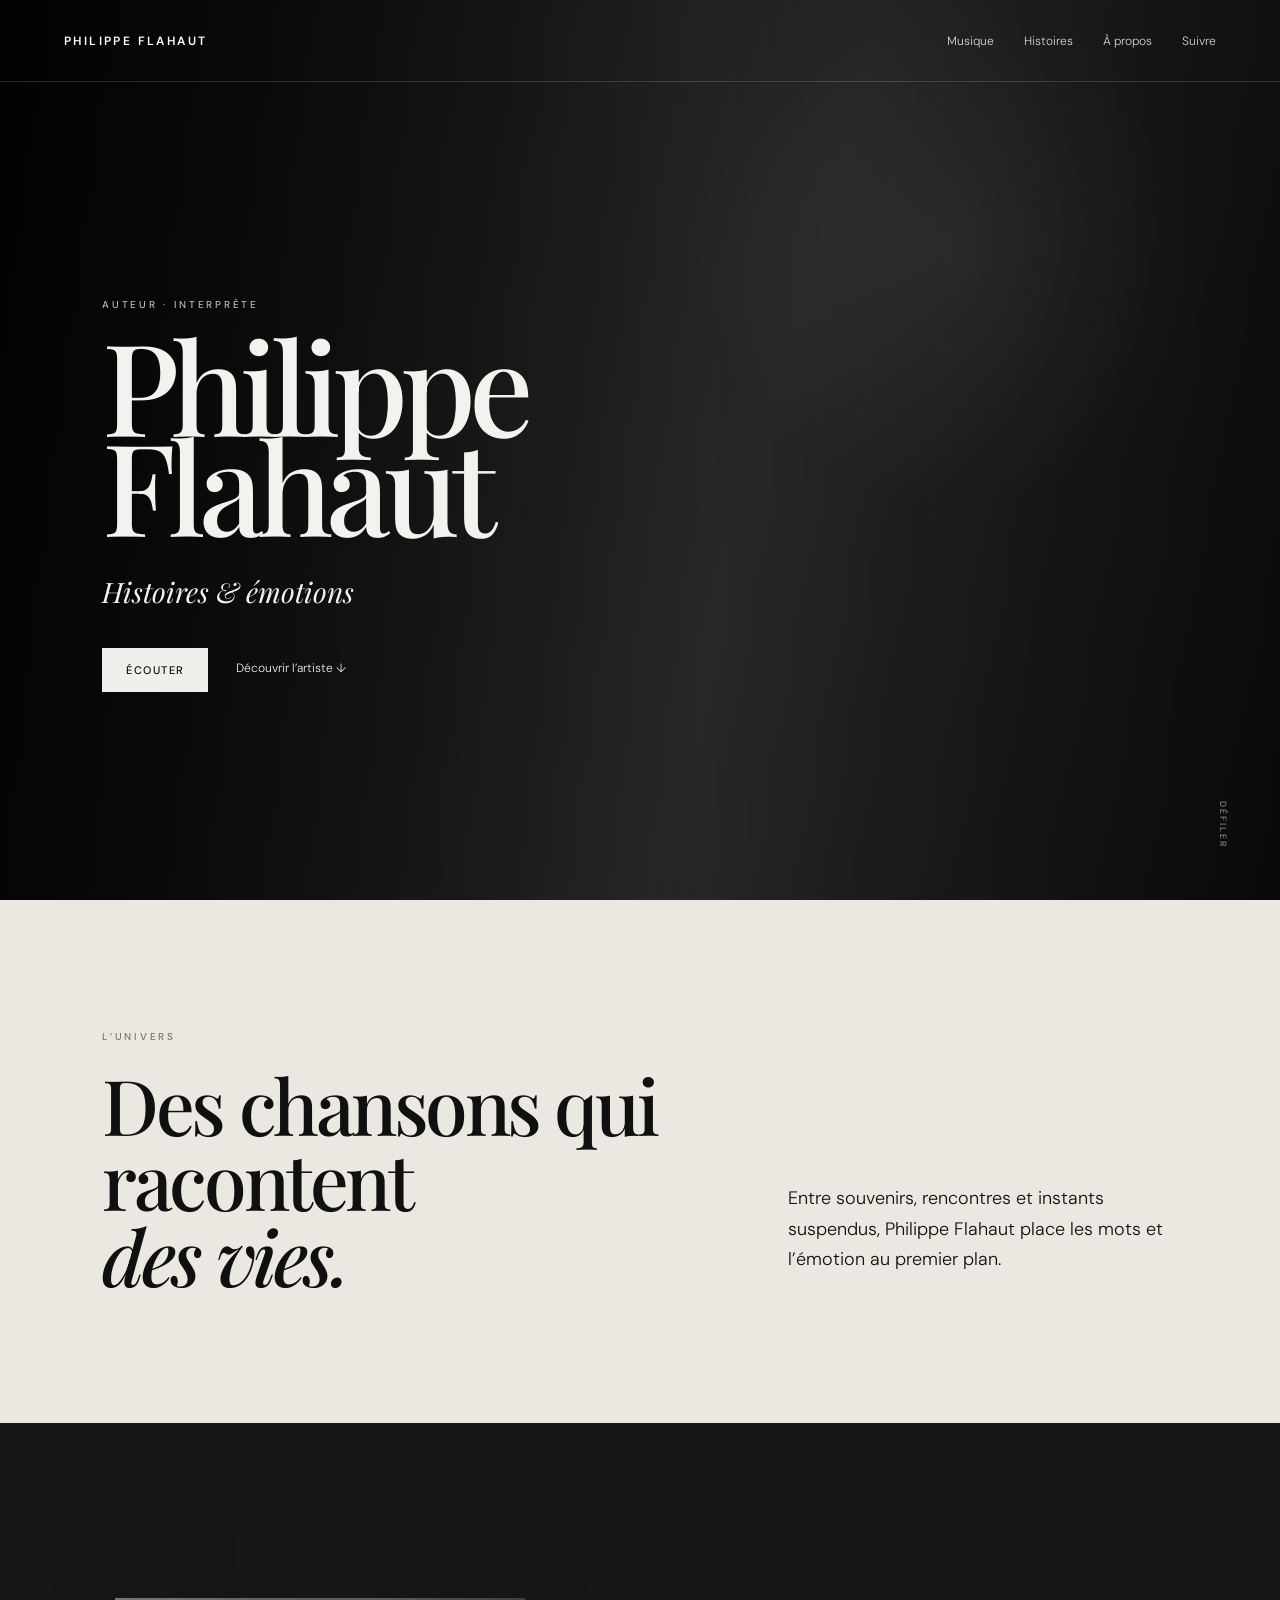
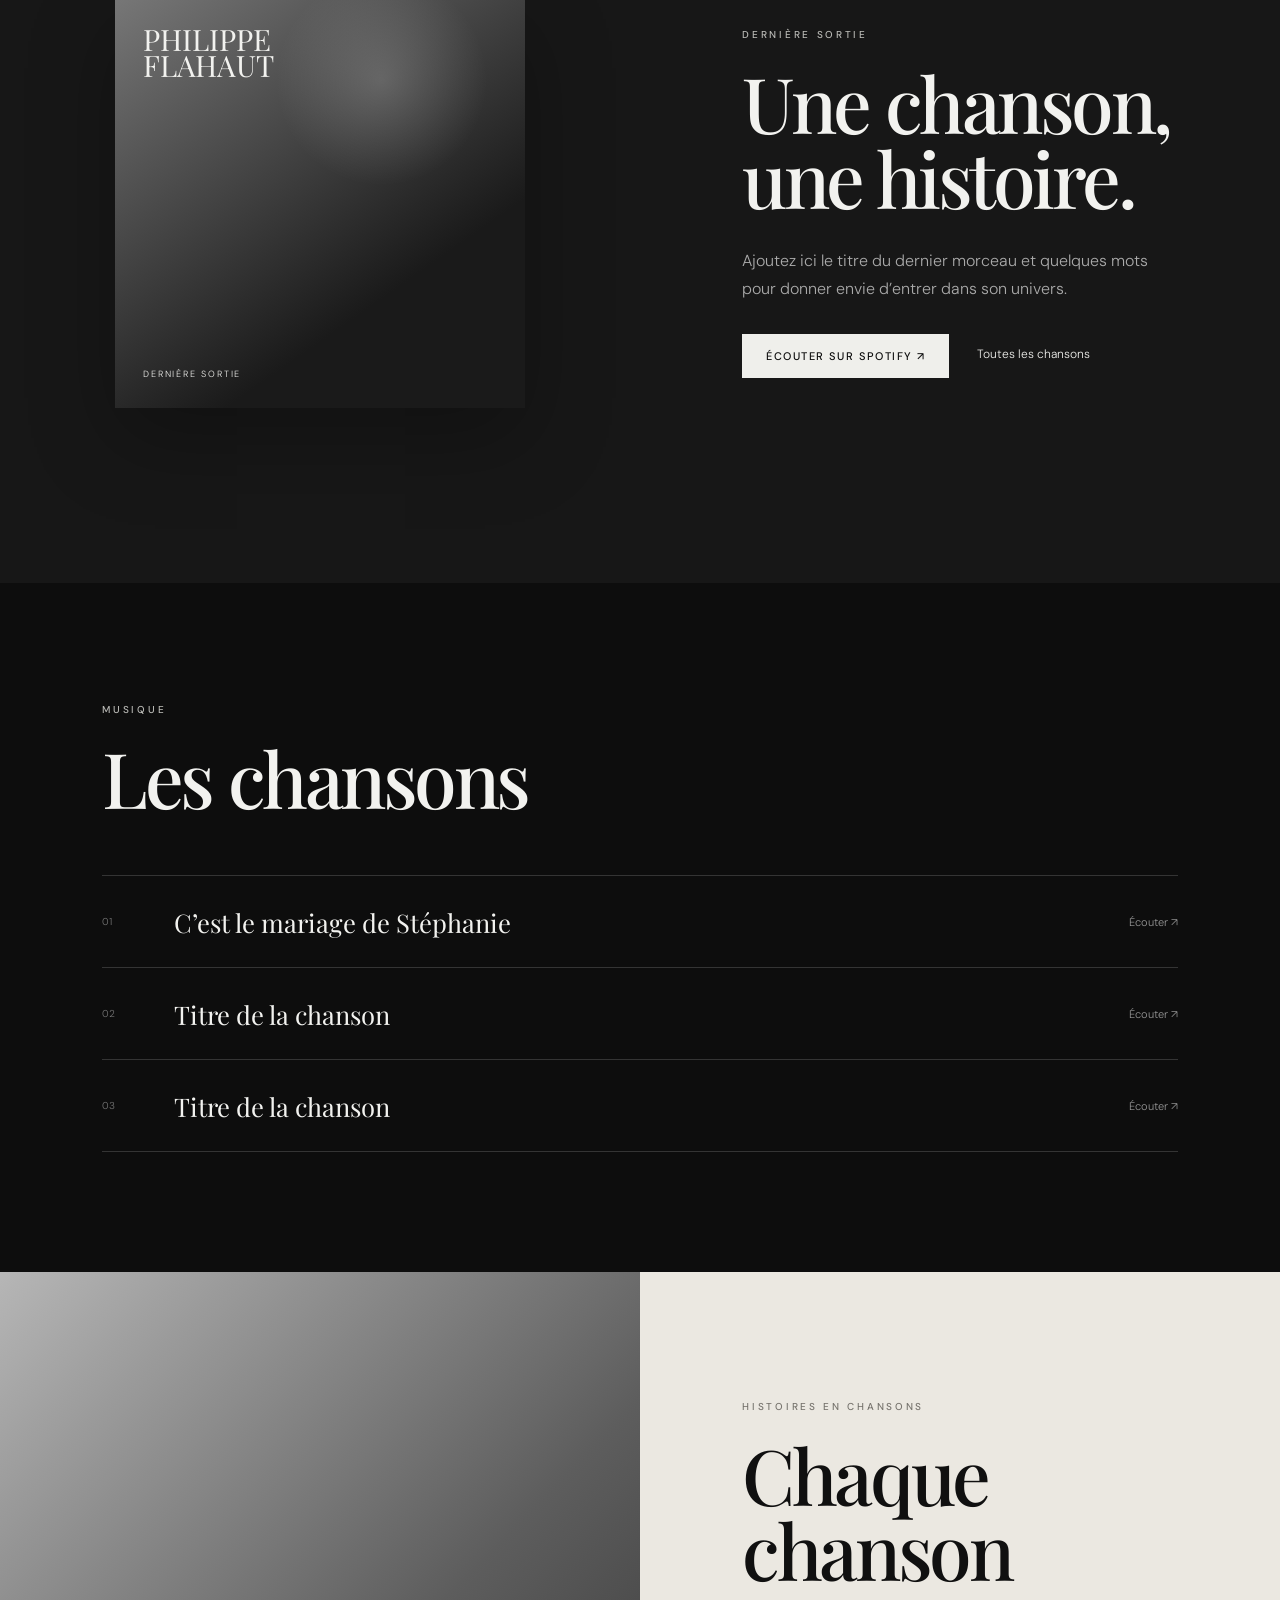
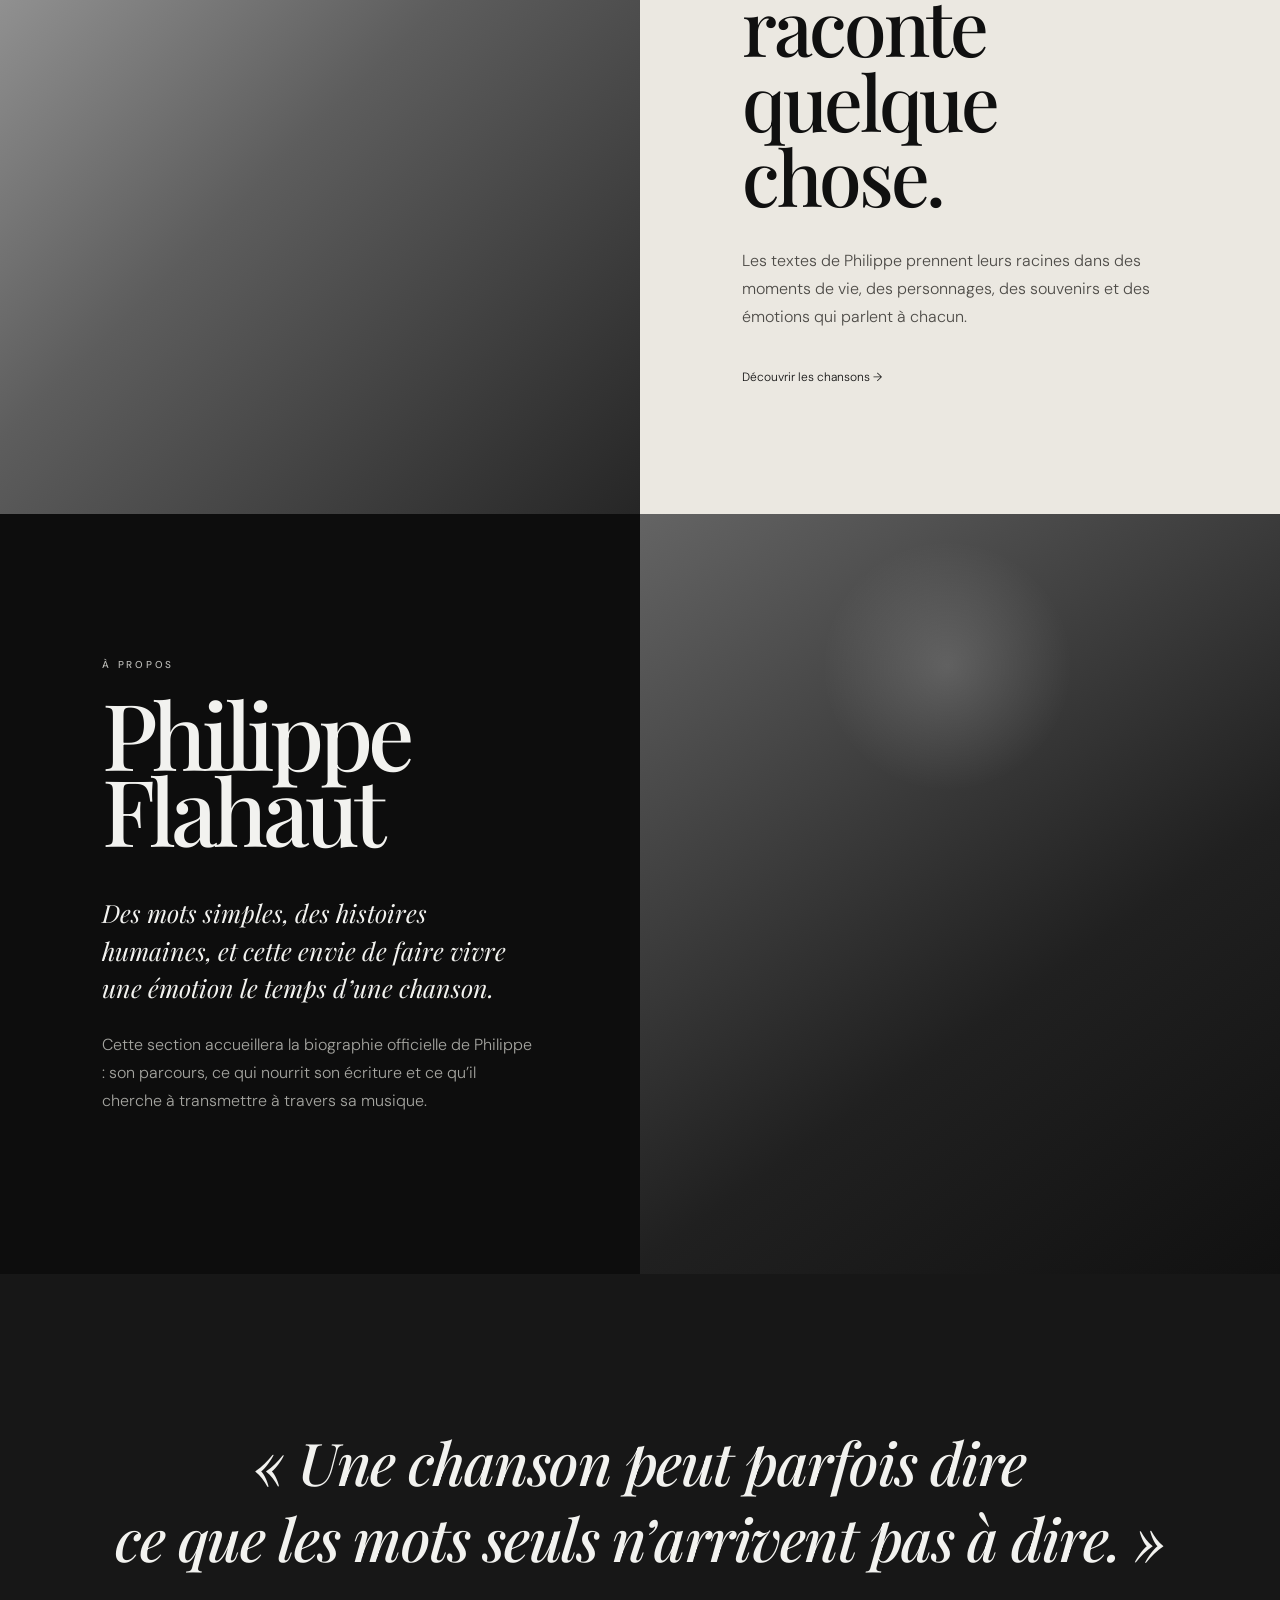
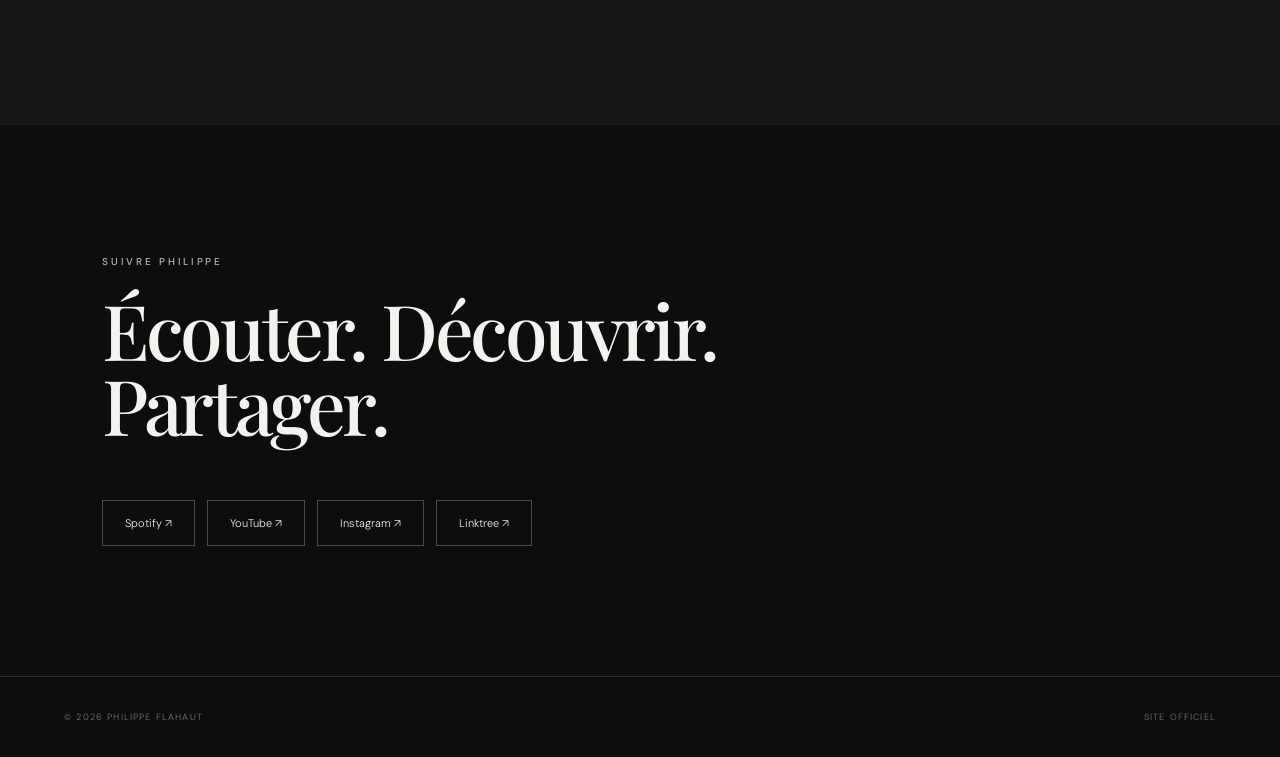
==== index.html @ a8afbadf "Add files via upload" ====
<!doctype html>
<html lang="fr">
<head>
  <meta charset="utf-8">
  <meta name="viewport" content="width=device-width,initial-scale=1">
  <meta name="theme-color" content="#0f0f0f">
  <title>Philippe Flahaut — Site officiel</title>
  <meta name="description" content="Philippe Flahaut — chansons, histoires et émotions. Découvrez sa musique, son univers et ses dernières sorties.">
  <meta property="og:title" content="Philippe Flahaut — Site officiel">
  <meta property="og:description" content="Chansons, histoires et émotions.">
  <meta property="og:type" content="website">
  <link rel="preconnect" href="https://fonts.googleapis.com">
  <link rel="preconnect" href="https://fonts.gstatic.com" crossorigin>
  <link href="https://fonts.googleapis.com/css2?family=DM+Sans:wght@300;400;500;600&family=Playfair+Display:ital,wght@0,500;1,500&display=swap" rel="stylesheet">
  <link rel="stylesheet" href="css/style.css">
</head>
<body>
  <header class="site-header">
    <a class="brand" href="#top">PHILIPPE FLAHAUT</a>
    <button class="menu-toggle" aria-label="Ouvrir le menu" aria-expanded="false">Menu</button>
    <nav class="main-nav" aria-label="Navigation principale">
      <a href="#musique">Musique</a>
      <a href="#histoires">Histoires</a>
      <a href="#apropos">À propos</a>
      <a href="#suivre">Suivre</a>
    </nav>
  </header>

  <main id="top">
    <section class="hero">
      <div class="hero-image" aria-hidden="true"></div>
      <div class="hero-overlay" aria-hidden="true"></div>
      <div class="hero-content reveal">
        <p class="eyebrow">Auteur · Interprète</p>
        <h1>Philippe<br>Flahaut</h1>
        <p class="hero-line">Histoires & émotions</p>
        <div class="hero-actions">
          <a class="button button-light" href="#musique">Écouter</a>
          <a class="text-link" href="#apropos">Découvrir l’artiste <span>↓</span></a>
        </div>
      </div>
      <span class="scroll-cue">Défiler</span>
    </section>

    <section class="intro section-light">
      <div class="intro-heading reveal">
        <p class="eyebrow dark">L’univers</p>
        <h2>Des chansons qui racontent<br><em>des vies.</em></h2>
      </div>
      <div class="intro-copy reveal">
        <p>Entre souvenirs, rencontres et instants suspendus, Philippe Flahaut place les mots et l’émotion au premier plan.</p>
      </div>
    </section>

    <section id="musique" class="featured-release">
      <div class="release-art reveal">
        <div class="art-placeholder">
          <span class="art-name">PHILIPPE<br>FLAHAUT</span>
          <span class="art-meta">DERNIÈRE SORTIE</span>
        </div>
      </div>
      <div class="release-copy reveal">
        <p class="eyebrow">Dernière sortie</p>
        <h2>Une chanson,<br>une histoire.</h2>
        <p>Ajoutez ici le titre du dernier morceau et quelques mots pour donner envie d’entrer dans son univers.</p>
        <div class="release-actions">
          <a class="button button-light" href="#" data-placeholder-link>Écouter sur Spotify ↗</a>
          <a class="text-link" href="#chansons">Toutes les chansons</a>
        </div>
      </div>
    </section>

    <section id="chansons" class="tracks">
      <div class="section-title reveal">
        <p class="eyebrow">Musique</p>
        <h2>Les chansons</h2>
      </div>
      <div class="track-list">
        <a class="track reveal" href="#" data-placeholder-link>
          <span class="track-number">01</span>
          <span class="track-title">C’est le mariage de Stéphanie</span>
          <span class="track-action">Écouter ↗</span>
        </a>
        <a class="track reveal" href="#" data-placeholder-link>
          <span class="track-number">02</span>
          <span class="track-title">Titre de la chanson</span>
          <span class="track-action">Écouter ↗</span>
        </a>
        <a class="track reveal" href="#" data-placeholder-link>
          <span class="track-number">03</span>
          <span class="track-title">Titre de la chanson</span>
          <span class="track-action">Écouter ↗</span>
        </a>
      </div>
    </section>

    <section id="histoires" class="story section-light">
      <div class="story-image reveal" aria-hidden="true"></div>
      <div class="story-copy reveal">
        <p class="eyebrow dark">Histoires en chansons</p>
        <h2>Chaque chanson<br>raconte quelque chose.</h2>
        <p>Les textes de Philippe prennent leurs racines dans des moments de vie, des personnages, des souvenirs et des émotions qui parlent à chacun.</p>
        <a class="text-link dark-link" href="#chansons">Découvrir les chansons →</a>
      </div>
    </section>

    <section id="apropos" class="about">
      <div class="about-copy reveal">
        <p class="eyebrow">À propos</p>
        <h2>Philippe<br>Flahaut</h2>
        <p class="lead">Des mots simples, des histoires humaines, et cette envie de faire vivre une émotion le temps d’une chanson.</p>
        <p class="body-copy">Cette section accueillera la biographie officielle de Philippe : son parcours, ce qui nourrit son écriture et ce qu’il cherche à transmettre à travers sa musique.</p>
      </div>
      <div class="about-image reveal" aria-hidden="true"></div>
    </section>

    <section class="quote-section">
      <blockquote class="reveal">« Une chanson peut parfois dire<br>ce que les mots seuls n’arrivent pas à dire. »</blockquote>
    </section>

    <section id="suivre" class="connect">
      <div class="reveal">
        <p class="eyebrow">Suivre Philippe</p>
        <h2>Écouter. Découvrir.<br>Partager.</h2>
      </div>
      <div class="social-links reveal">
        <a href="#" data-placeholder-link>Spotify ↗</a>
        <a href="#" data-placeholder-link>YouTube ↗</a>
        <a href="#" data-placeholder-link>Instagram ↗</a>
        <a href="#" data-placeholder-link>Linktree ↗</a>
      </div>
    </section>
  </main>

  <footer>
    <span>© <span id="year"></span> Philippe Flahaut</span>
    <span>Site officiel</span>
  </footer>

  <script src="js/main.js"></script>
</body>
</html>
---- css/style.css ----
:root{
  --black:#0d0d0d;
  --charcoal:#171717;
  --paper:#ebe8e1;
  --ink:#101010;
  --soft:#a8a49d;
  --line:#343434;
  --max:1440px;
}
*{box-sizing:border-box}
html{scroll-behavior:smooth}
body{
  margin:0;
  background:var(--black);
  color:#f2f2ef;
  font-family:"DM Sans",sans-serif;
  font-weight:300;
  -webkit-font-smoothing:antialiased;
}
a{color:inherit}
.site-header{
  position:absolute;
  inset:0 0 auto 0;
  height:82px;
  z-index:10;
  display:flex;
  align-items:center;
  justify-content:space-between;
  padding:0 5vw;
  border-bottom:1px solid rgba(255,255,255,.14);
}
.brand,.main-nav a{color:#fff;text-decoration:none}
.brand{font-size:12px;letter-spacing:.2em;font-weight:600}
.main-nav{display:flex;gap:30px;font-size:12px}
.main-nav a{opacity:.82}.main-nav a:hover{opacity:1}
.menu-toggle{display:none;color:#fff;background:transparent;border:0;font:inherit}
.hero{min-height:720px;height:100vh;position:relative;display:flex;align-items:center;overflow:hidden}
.hero-image{
  position:absolute;inset:0;
  background:
    linear-gradient(90deg,rgba(0,0,0,.1),rgba(0,0,0,.1)),
    url("../assets/images/hero.jpg"),
    radial-gradient(circle at 74% 28%,rgba(255,255,255,.13),transparent 22%),
    linear-gradient(105deg,#111 5%,#444 58%,#171717 100%);
  background-size:cover;
  background-position:center;
  filter:grayscale(1);
  transform:scale(1.02);
}
.hero-image::after{
  content:"";position:absolute;inset:0;
  background:linear-gradient(90deg,rgba(0,0,0,.82) 0%,rgba(0,0,0,.35) 55%,rgba(0,0,0,.58) 100%);
}
.hero-content{
  z-index:2;position:relative;width:min(90%,var(--max));margin:0 auto;padding:90px 3vw 0;
}
.eyebrow{margin:0 0 24px;font-size:10px;text-transform:uppercase;letter-spacing:.27em;color:#b9b9b5;font-weight:500}
.eyebrow.dark{color:#76736d}
h1,h2,blockquote{font-family:"Playfair Display",serif;font-weight:500}
.hero h1{margin:0;font-size:clamp(76px,10vw,156px);line-height:.78;letter-spacing:-.055em}
.hero-line{margin:38px 0;font-family:"Playfair Display",serif;font-style:italic;font-size:clamp(22px,2.2vw,32px)}
.hero-actions,.release-actions{display:flex;align-items:center;gap:28px}
.button{display:inline-block;padding:15px 24px;text-decoration:none;text-transform:uppercase;letter-spacing:.13em;font-size:11px;font-weight:500}
.button-light{background:#efefeb;color:#0e0e0e}
.text-link{text-decoration:none;font-size:12px;border-bottom:1px solid transparent;padding-bottom:3px}
.text-link:hover{border-color:currentColor}
.scroll-cue{position:absolute;z-index:3;right:4vw;bottom:4vw;writing-mode:vertical-rl;text-transform:uppercase;letter-spacing:.23em;font-size:9px;color:#b3b3af}
.section-light{background:var(--paper);color:var(--ink)}
.intro{display:grid;grid-template-columns:1.2fr .8fr;gap:8vw;padding:130px max(8vw,calc((100vw - var(--max))/2 + 4vw))}
.intro h2,.featured-release h2,.tracks h2,.story h2,.connect h2{margin:0;font-size:clamp(46px,6vw,88px);line-height:.98;letter-spacing:-.045em}
.intro h2 em{font-weight:500}
.intro-copy{align-self:end;max-width:500px;font-size:18px;line-height:1.7}
.featured-release{min-height:760px;display:grid;grid-template-columns:1fr 1fr;background:var(--charcoal)}
.release-art{display:grid;place-items:center;padding:9vw}
.art-placeholder{
  width:100%;aspect-ratio:1;padding:28px;display:flex;flex-direction:column;justify-content:space-between;
  background:
    url("../assets/images/latest-release.jpg") center/cover,
    radial-gradient(circle at 65% 20%,rgba(255,255,255,.18),transparent 25%),
    linear-gradient(145deg,#777,#1a1a1a 70%);
  box-shadow:0 30px 80px rgba(0,0,0,.25);
}
.art-name{font-family:"Playfair Display",serif;font-size:clamp(24px,2.3vw,38px);line-height:.9}
.art-meta{font-size:9px;letter-spacing:.2em}
.release-copy{align-self:center;padding:8vw}
.release-copy p:not(.eyebrow){max-width:470px;margin:32px 0;color:#aaa;line-height:1.7}
.tracks{padding:120px max(8vw,calc((100vw - var(--max))/2 + 4vw))}
.section-title{margin-bottom:60px}
.track-list{border-bottom:1px solid var(--line)}
.track{min-height:92px;display:grid;grid-template-columns:72px 1fr auto;align-items:center;border-top:1px solid var(--line);text-decoration:none}
.track:hover .track-title{transform:translateX(8px)}
.track-number{color:#777;font-size:10px}
.track-title{font-family:"Playfair Display",serif;font-size:clamp(20px,2vw,29px);transition:transform .25s ease}
.track-action{color:#999;font-size:11px}
.story{min-height:720px;display:grid;grid-template-columns:1fr 1fr}
.story-image{
  min-height:620px;
  background:
    url("../assets/images/story.jpg") center/cover,
    linear-gradient(135deg,#b8b6af,#5d5d59 52%,#262626);
  filter:grayscale(1);
}
.story-copy{padding:10vw 8vw;align-self:center}
.story-copy p:not(.eyebrow){max-width:520px;margin:34px 0;color:#4d4b47;line-height:1.75}
.dark-link{color:#111}
.about{min-height:760px;display:grid;grid-template-columns:1fr 1fr}
.about-copy{padding:10vw 8vw;align-self:center}
.about h2{margin:0;font-size:clamp(62px,7.2vw,112px);line-height:.82;letter-spacing:-.055em}
.lead{max-width:540px;margin:48px 0 24px;font-family:"Playfair Display",serif;font-style:italic;font-size:25px;line-height:1.5}
.body-copy{max-width:520px;color:#a5a5a0;line-height:1.75}
.about-image{
  min-height:700px;
  background:
    url("../assets/images/portrait.jpg") center/cover,
    radial-gradient(circle at 48% 20%,rgba(255,255,255,.16),transparent 18%),
    linear-gradient(145deg,#646464,#202020 62%,#111);
  filter:grayscale(1);
}
.quote-section{padding:150px 8vw;text-align:center;background:#171717}
blockquote{margin:0;font-style:italic;font-size:clamp(32px,4.6vw,66px);line-height:1.28;letter-spacing:-.025em}
.connect{padding:130px max(8vw,calc((100vw - var(--max))/2 + 4vw))}
.social-links{margin-top:58px;display:flex;flex-wrap:wrap;gap:12px}
.social-links a{padding:15px 22px;border:1px solid #4a4a4a;text-decoration:none;font-size:11px}
.social-links a:hover{background:#eee;color:#111}
footer{padding:34px 5vw;display:flex;justify-content:space-between;border-top:1px solid #2f2f2f;color:#787875;text-transform:uppercase;letter-spacing:.13em;font-size:9px}
.reveal{opacity:0;transform:translateY(22px);transition:opacity .8s ease,transform .8s ease}
.reveal.visible{opacity:1;transform:none}
@media(max-width:800px){
  .site-header{height:70px}
  .main-nav{display:none;position:absolute;top:70px;left:0;right:0;padding:24px 6vw;flex-direction:column;background:#111;border-top:1px solid #2d2d2d}
  .main-nav.open{display:flex}
  .menu-toggle{display:block}
  .hero{min-height:680px;padding-top:70px}
  .hero-content{padding:60px 7vw 0}
  .hero h1{font-size:20vw}
  .scroll-cue{display:none}
  .intro,.featured-release,.story,.about{grid-template-columns:1fr}
  .intro{padding:90px 8vw;gap:42px}
  .release-art{padding:18vw 8vw 6vw}
  .release-copy{padding:10vw 8vw 18vw}
  .tracks{padding:95px 8vw}
  .track{min-height:80px;grid-template-columns:42px 1fr}
  .track-action{display:none}
  .story-image{min-height:115vw}
  .story-copy{padding:16vw 8vw}
  .about-copy{padding:18vw 8vw}
  .about-image{min-height:110vw}
  .quote-section{padding:100px 8vw}
  .connect{padding:100px 8vw}
  .social-links{flex-direction:column}
  .social-links a{text-align:center}
}
@media(prefers-reduced-motion:reduce){
  html{scroll-behavior:auto}
  .reveal{opacity:1;transform:none;transition:none}
}
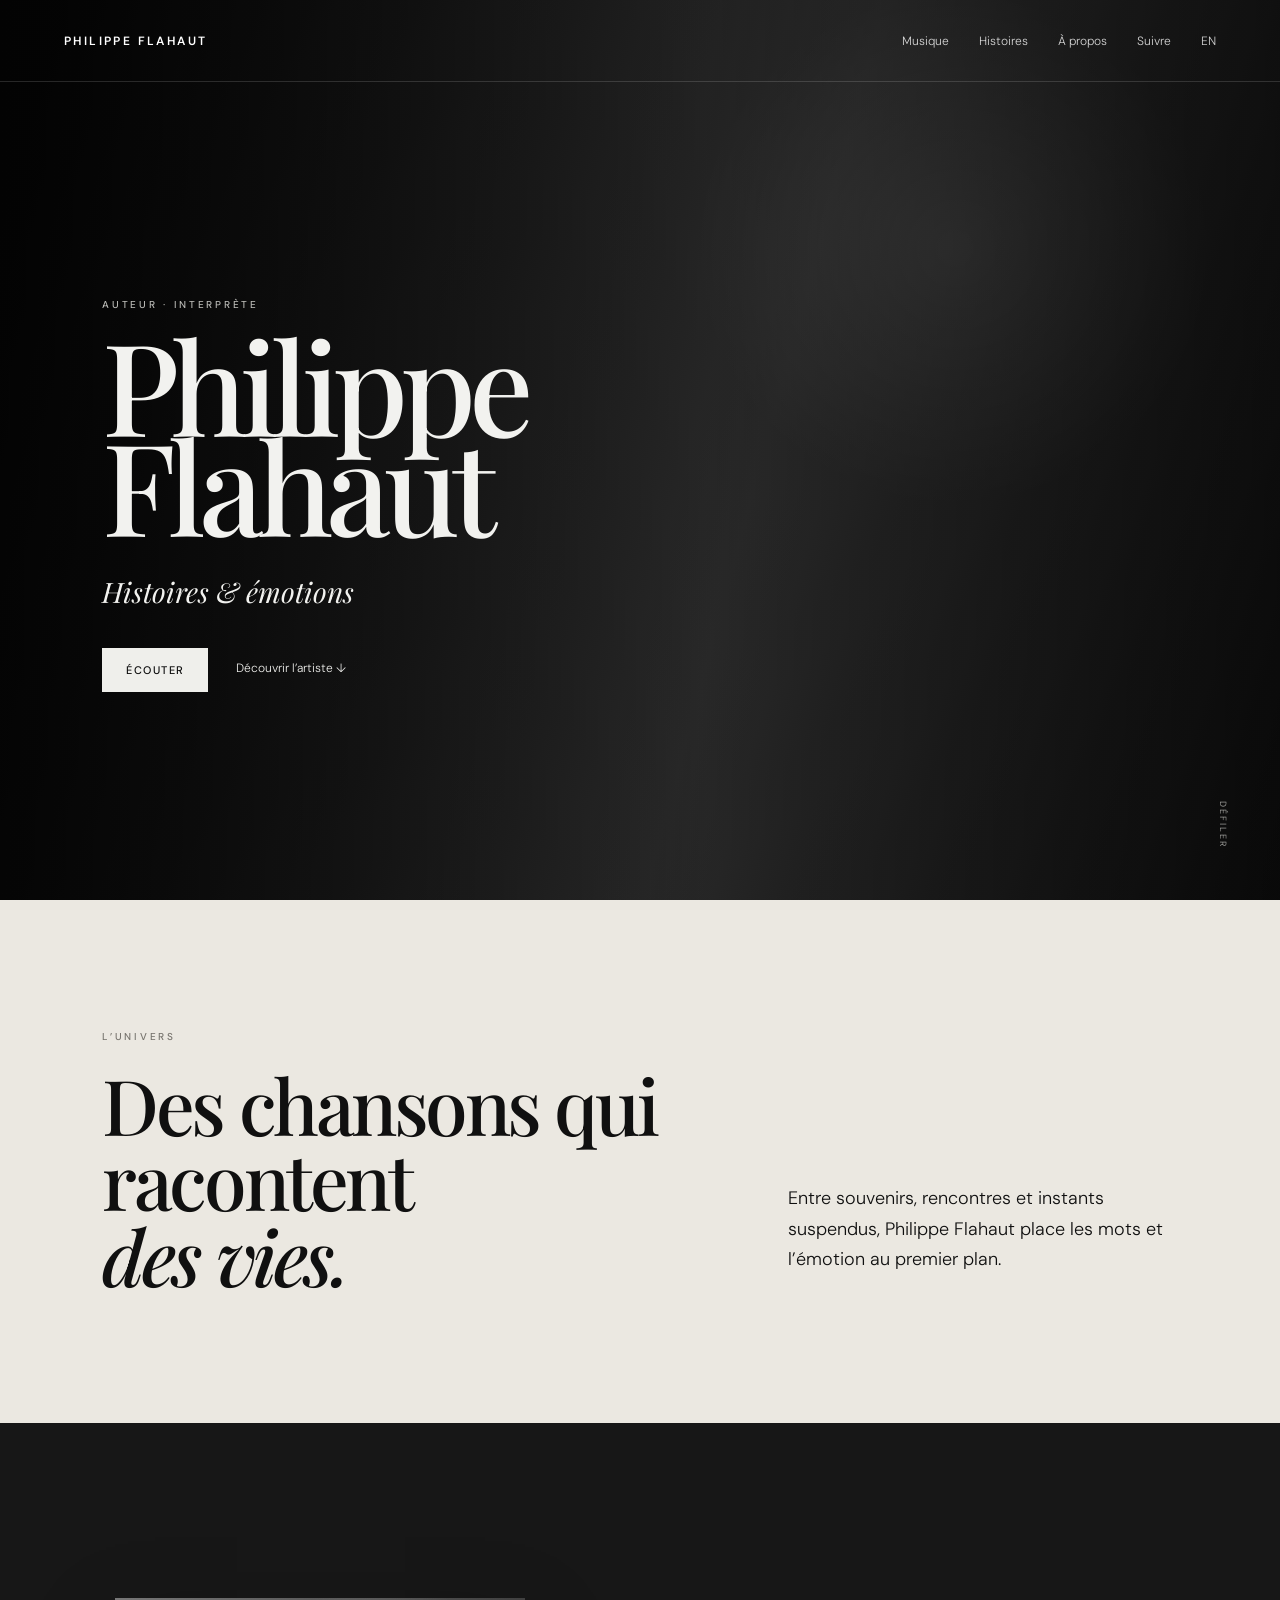
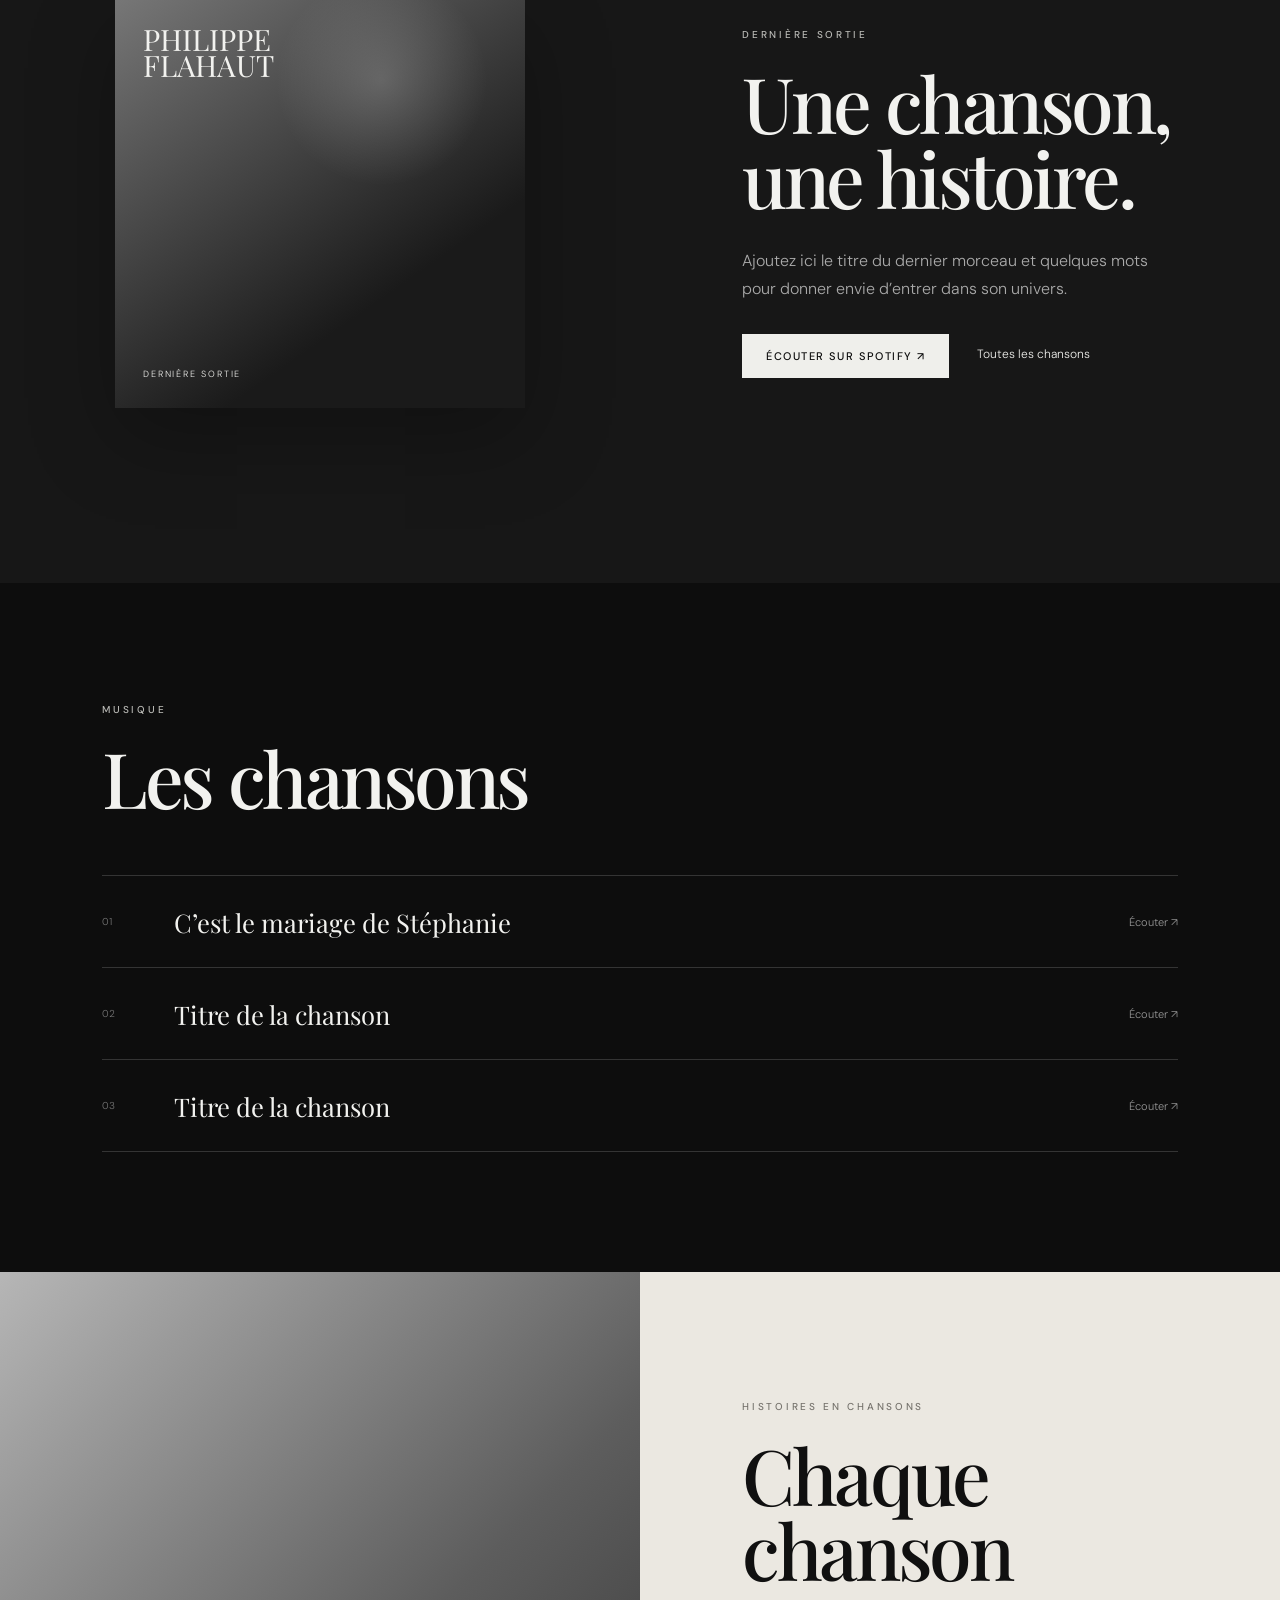
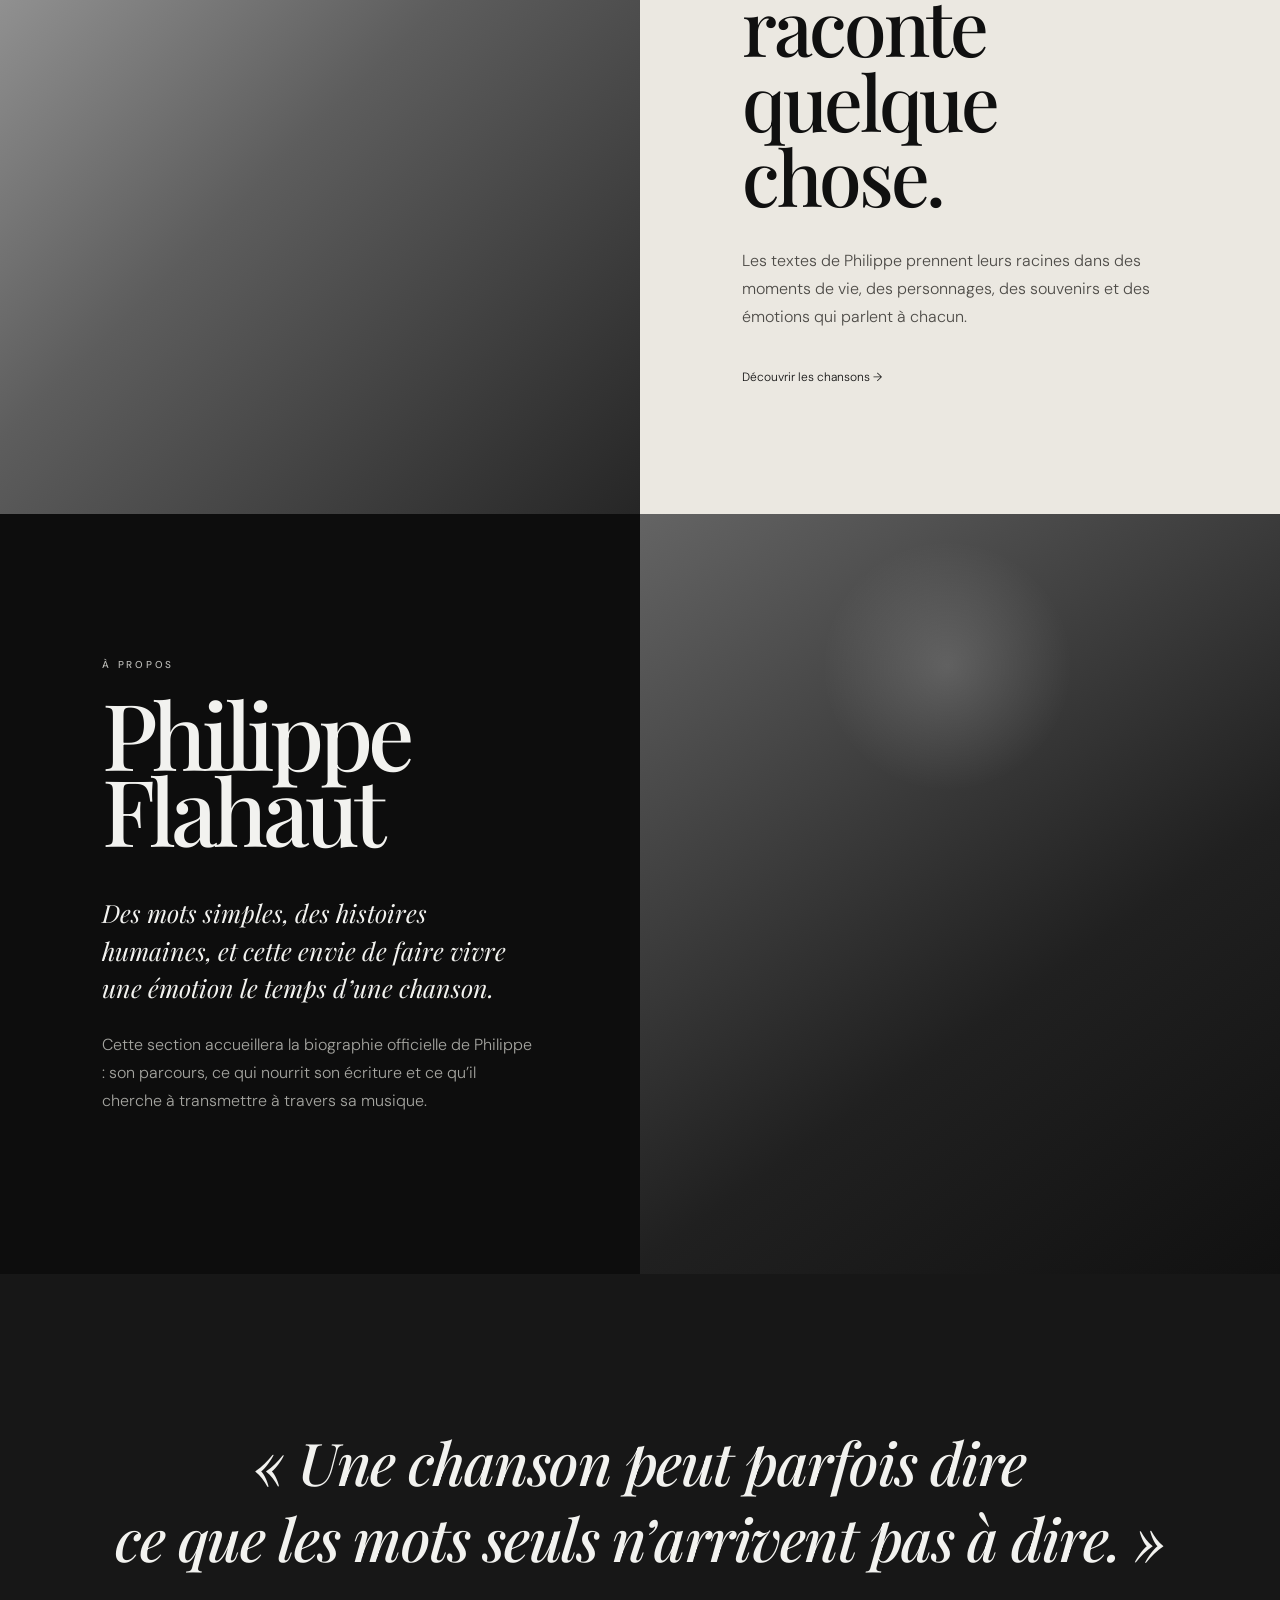
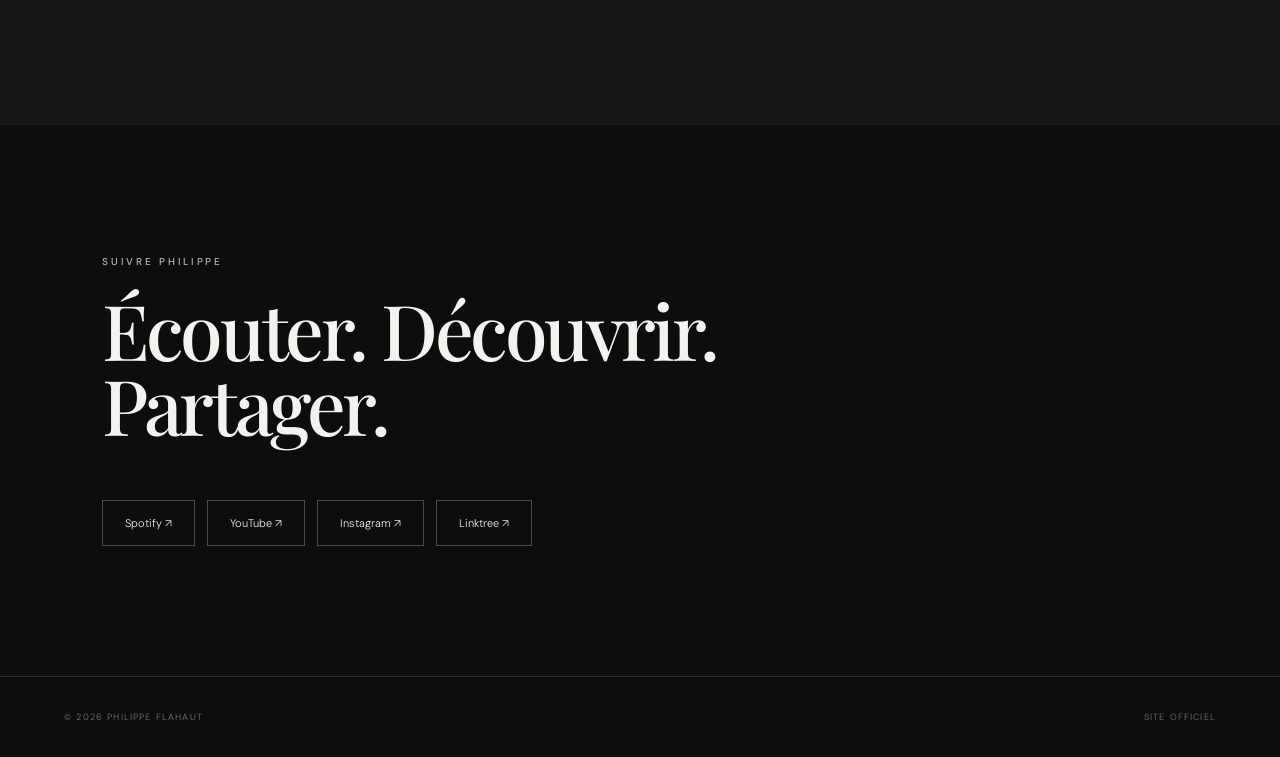
==== commit 3c328e92: "Add hreflang links for language alternatives Added alternate language links for French and English." ====
--- a/index.html
+++ b/index.html
@@ -13,6 +13,9 @@
   <link rel="preconnect" href="https://fonts.gstatic.com" crossorigin>
   <link href="https://fonts.googleapis.com/css2?family=DM+Sans:wght@300;400;500;600&family=Playfair+Display:ital,wght@0,500;1,500&display=swap" rel="stylesheet">
   <link rel="stylesheet" href="css/style.css">
+  <link rel="alternate" hreflang="fr" href="https://philippeflahaut.github.io/">
+  <link rel="alternate" hreflang="en" href="https://philippeflahaut.github.io/en/">
+  <link rel="alternate" hreflang="x-default" href="https://philippeflahaut.github.io/">
 </head>
 <body>
   <header class="site-header">
@@ -23,6 +26,7 @@
       <a href="#histoires">Histoires</a>
       <a href="#apropos">À propos</a>
       <a href="#suivre">Suivre</a>
+      <a href="/en/">EN</a>
     </nav>
   </header>
 
@@ -64,7 +68,7 @@
         <h2>Une chanson,<br>une histoire.</h2>
         <p>Ajoutez ici le titre du dernier morceau et quelques mots pour donner envie d’entrer dans son univers.</p>
         <div class="release-actions">
-          <a class="button button-light" href="#" data-placeholder-link>Écouter sur Spotify ↗</a>
+          <a class="button button-light" href="https://open.spotify.com/artist/42Q4ajM2ySS5BPJhtENK4M?si=d1VbrafJRTSxD_c9Alb0tw" data-placeholder-link>Écouter sur Spotify ↗</a>
           <a class="text-link" href="#chansons">Toutes les chansons</a>
         </div>
       </div>
@@ -124,10 +128,10 @@
         <h2>Écouter. Découvrir.<br>Partager.</h2>
       </div>
       <div class="social-links reveal">
-        <a href="#" data-placeholder-link>Spotify ↗</a>
-        <a href="#" data-placeholder-link>YouTube ↗</a>
-        <a href="#" data-placeholder-link>Instagram ↗</a>
-        <a href="#" data-placeholder-link>Linktree ↗</a>
+        <a href="https://open.spotify.com/artist/42Q4ajM2ySS5BPJhtENK4M?si=d1VbrafJRTSxD_c9Alb0tw" data-placeholder-link>Spotify ↗</a>
+        <a href="https://www.youtube.com/@monsieurphilippephilippefl7349" data-placeholder-link>YouTube ↗</a>
+        <a href="https://www.instagram.com/philippe.flahaut/" data-placeholder-link>Instagram ↗</a>
+        <a href="https://linktr.ee/philippe.flahaut" data-placeholder-link>Linktree ↗</a>
       </div>
     </section>
   </main>
